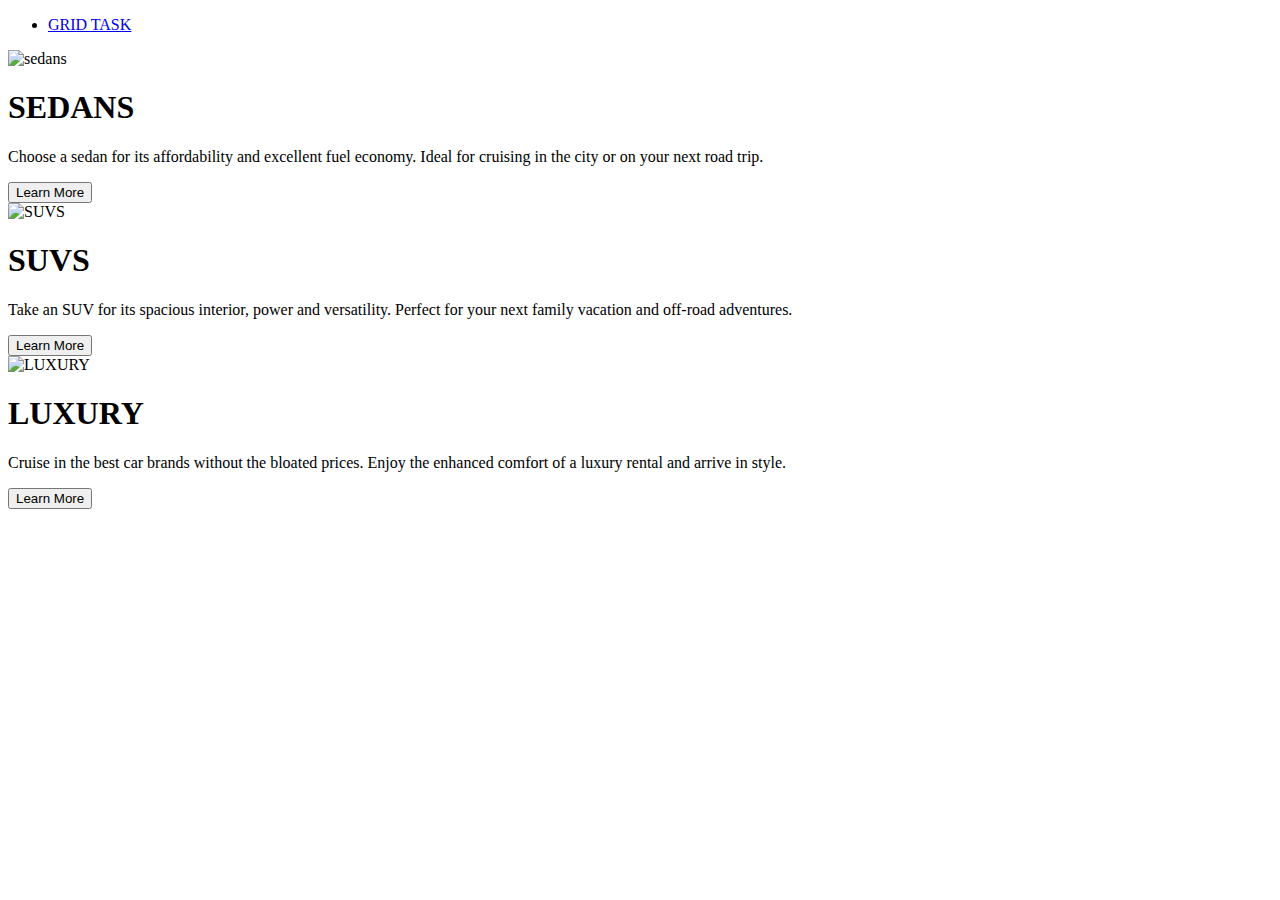
==== index.html @ a1e531e5 "Update index.html" ====
<!DOCTYPE html>
<html lang="en">
  <head>
    <meta charset="UTF-8" />
    <meta http-equiv="X-UA-Compatible" content="IE=edge" />
    <meta name="viewport" content="width=device-width, initial-scale=1.0" />
    <link href="https://fonts.googleapis.com/css2?family=Big+Shoulders+Display:wght@700&family=Lexend+Deca&display=swap" rel="stylesheet">
    <link rel="stylesheet" href="style.css" />
    <link rel="stylesheet" media="screen and (max-width:1440px)" href="mobile.css">
    <title>CSS flexbox layout</title>
  </head>
  <body>
    <nav>
      <ul>
        <li><a href="grid.html">GRID TASK</a></li>
      </ul>
      </nav>
    <main>
      <div class="sedans">
        <img src="./icon-sedans.svg" alt="sedans" />
        <h1>SEDANS</h1>
        <p>
          Choose a sedan for its affordability and excellent fuel economy. Ideal
          for cruising in the city or on your next road trip.
        </p>
        <button>Learn More</button>
      </div>
      <div class="SUVS">
        <img src="./icon-SUVS.svg" alt="SUVS" />
        <h1>SUVS</h1>
        <p>
          Take an SUV for its spacious interior, power and versatility. Perfect
          for your next family vacation and off-road adventures.
        </p>
        <button>Learn More</button>
      </div>
      <div class="LUXURY">
        <img src="./icon-LUXURY.svg" alt="LUXURY" />
        <h1>LUXURY</h1>
        <p>
          Cruise in the best car brands without the bloated prices. Enjoy the
          enhanced comfort of a luxury rental and arrive in style.
        </p>
        <button>Learn More</button>
      </div>
    </main>
  </body>
</html>
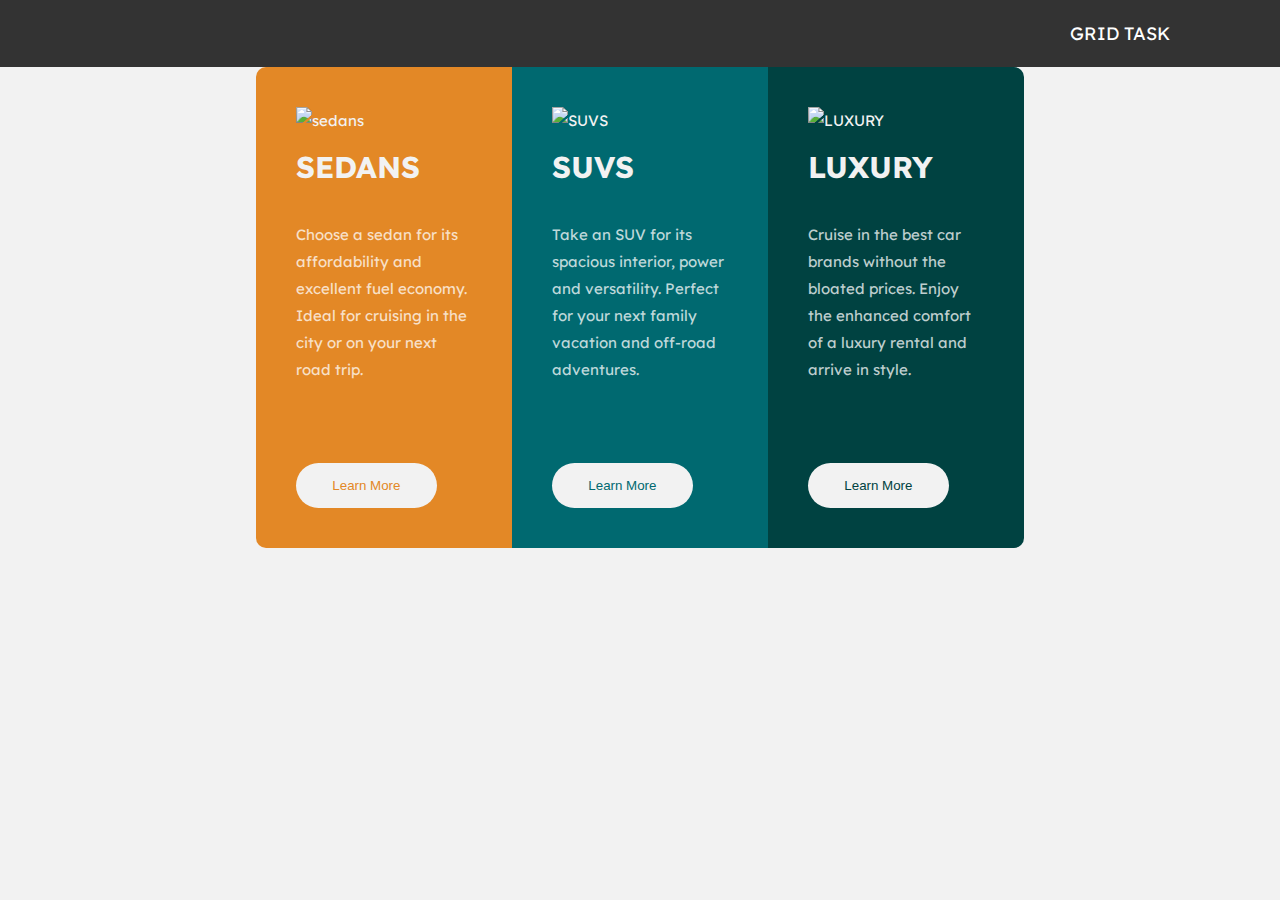
==== commit e8842c81: "Update index.html" ====
--- a/index.html
+++ b/index.html
@@ -6,7 +6,7 @@
     <meta name="viewport" content="width=device-width, initial-scale=1.0" />
     <link href="https://fonts.googleapis.com/css2?family=Big+Shoulders+Display:wght@700&family=Lexend+Deca&display=swap" rel="stylesheet">
     <link rel="stylesheet" href="style.css" />
-    <link rel="stylesheet" media="screen and (max-width:1440px)" href="mobile.css">
+    <link rel="stylesheet" media="screen and (max-width:768px)" href="mobile.css">
     <title>CSS flexbox layout</title>
   </head>
   <body>
@@ -26,7 +26,7 @@
         <button>Learn More</button>
       </div>
       <div class="SUVS">
-        <img src="./icon-SUVS.svg" alt="SUVS" />
+        <img src="./icon-suvs.svg" alt="SUVS" />
         <h1>SUVS</h1>
         <p>
           Take an SUV for its spacious interior, power and versatility. Perfect
@@ -35,7 +35,7 @@
         <button>Learn More</button>
       </div>
       <div class="LUXURY">
-        <img src="./icon-LUXURY.svg" alt="LUXURY" />
+        <img src="./icon-luxury.svg" alt="LUXURY" />
         <h1>LUXURY</h1>
         <p>
           Cruise in the best car brands without the bloated prices. Enjoy the
--- a/style.css
+++ b/style.css
@@ -0,0 +1,165 @@
+/* Front-end Style Guide
+
+## Layout
+
+The designs were created to the following widths:
+
+- Mobile: 375px
+- Desktop: 1440px
+
+## Colors
+
+### Primary
+
+Bright orange: hsl(31, 77%, 52%)
+Dark cyan: hsl(184, 100%, 22%)
+Very dark cyan: hsl(179, 100%, 13%)
+
+### Neutral
+
+Transparent white (paragraphs): hsla(0, 0%, 100%, 0.75)
+Very light gray (background, headings, buttons): hsl(0, 0%, 95%)
+
+## Typography
+
+### Body Copy
+
+- Font size: 15px
+
+### Font
+
+- Family: [Lexend Deca](https://fonts.google.com/specimen/Lexend+Deca)
+- Weights: 400
+
+- Family: [Big Shoulders Display](https://fonts.google.com/specimen/Big+Shoulders+Display)
+- Weights: 700 */
+*{
+  margin: 0;
+  padding: 0;
+  box-sizing: border-box;
+}
+body{
+  font-size: 15px;
+  font-family: 'Big Shoulders Display', cursive;
+  font-family: 'Lexend Deca', sans-serif;
+  background: hsl(0, 0%, 95%);
+  color: hsl(0, 0%, 95%);
+  line-height: 1.8em;
+}
+
+h1{
+  padding-top: 20px;
+  padding-bottom: 40px;
+ }
+
+ p{
+  color: hsla(0, 0%, 100%, 0.75); 
+  padding-bottom: 30px;
+  /* width: 100% ;
+  margin: auto; */
+ }
+ h1, {
+  width: 80%;
+  margin: auto;
+ }
+nav{
+  background: #333;
+  padding: 20px;
+  font-size: 18px;
+}
+
+nav ul{
+  display: flex;
+  list-style: none;
+  justify-content: flex-end;
+  padding-right: 80px;
+ }
+
+
+
+
+ nav ul li a{
+   text-decoration: none;
+   color: #fff;
+   padding: 10px;
+ }
+
+ nav ul li a:hover{
+  color: #333 ;
+  background-color: #fff ;
+ }
+
+
+main{
+  display: flex;
+ width: 60%;
+ margin: auto;
+ height: 80%;
+ align-items: center;
+ 
+}
+
+.sedans{
+  background-color:hsl(31, 77%, 52%) ;
+  height: fit-content;
+  padding: 40px;
+  width: 80%;
+  border-top-left-radius: 10px;
+  border-bottom-left-radius: 10px;
+
+}
+
+.SUVS{
+  background-color:hsl(184, 100%, 22%) ;
+  height: fit-content;
+  padding: 40px;
+  width: 80%;
+}
+
+.LUXURY{
+  background-color:hsl(179, 100%, 13%) ;
+  height: fit-content;
+  padding: 40px;
+  width: 80%;
+  border-top-right-radius: 10px;
+  border-bottom-right-radius: 10px
+}
+
+button{
+  background-color:  hsl(0, 0%, 95%);
+  padding: 15px;
+  border-radius: 30px;
+  width: 80% ;
+  margin: auto;
+  margin-top: 50px;
+  border: 1px;
+}
+
+.sedans button{
+color: hsl(31, 77%, 52%);
+}
+.sedans button:hover{
+  background-color:hsl(31, 77%, 52%);
+  border: hsl(0, 0%, 95%) 1px solid;
+  cursor: pointer;
+  color:hsl(0, 0%, 95%) ;
+
+}
+.SUVS button{
+color: hsl(184, 100%, 22%);
+}
+.SUVS button:hover{
+  background-color:hsl(184, 100%, 22%);
+  border: hsl(0, 0%, 95%) 1px solid;
+  cursor: pointer;
+  color:hsl(0, 0%, 95%);
+}
+.LUXURY button{
+color: hsl(179, 100%, 13%);
+}
+.LUXURY button:hover{
+  background-color:hsl(179, 100%, 13%);
+  border: hsl(0, 0%, 95%) 1px solid;
+  cursor: pointer;
+  color:hsl(0, 0%, 95%);
+}
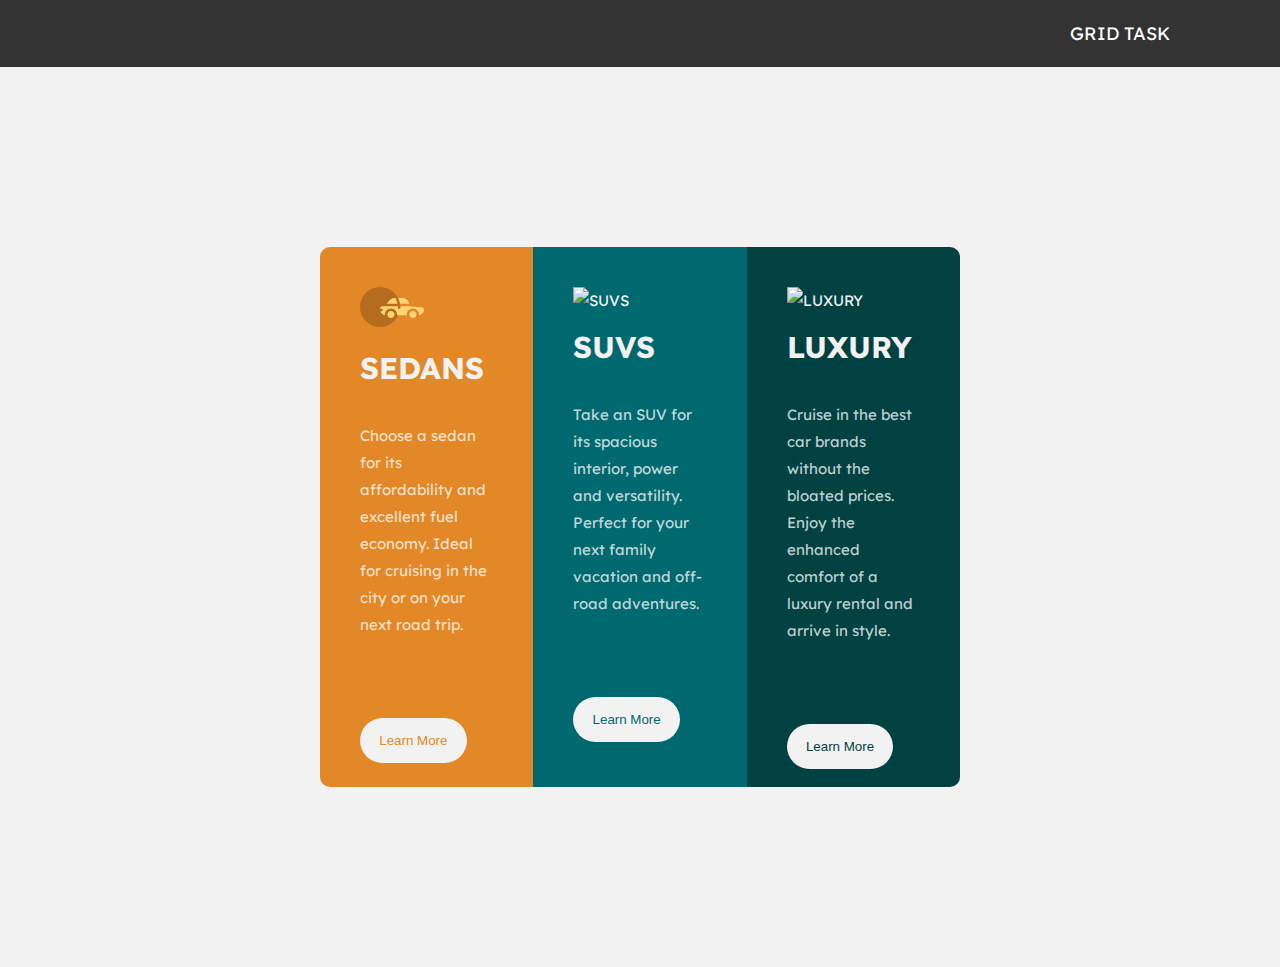
==== commit 9a90a694: "First commit" ====
--- a/index.html
+++ b/index.html
@@ -26,7 +26,7 @@
         <button>Learn More</button>
       </div>
       <div class="SUVS">
-        <img src="./icon-suvs.svg" alt="SUVS" />
+        <img src="./icon-SUVS.svg" alt="SUVS" />
         <h1>SUVS</h1>
         <p>
           Take an SUV for its spacious interior, power and versatility. Perfect
@@ -35,7 +35,7 @@
         <button>Learn More</button>
       </div>
       <div class="LUXURY">
-        <img src="./icon-luxury.svg" alt="LUXURY" />
+        <img src="./icon-LUXURY.svg" alt="LUXURY" />
         <h1>LUXURY</h1>
         <p>
           Cruise in the best car brands without the bloated prices. Enjoy the
--- a/style.css
+++ b/style.css
@@ -92,16 +92,16 @@
 
 main{
   display: flex;
- width: 60%;
+ width: 50%;
  margin: auto;
- height: 80%;
+ height: 100vh;
  align-items: center;
  
 }
 
 .sedans{
   background-color:hsl(31, 77%, 52%) ;
-  height: fit-content;
+  height: 60%;
   padding: 40px;
   width: 80%;
   border-top-left-radius: 10px;
@@ -111,14 +111,14 @@
 
 .SUVS{
   background-color:hsl(184, 100%, 22%) ;
-  height: fit-content;
+  height: 60%;
   padding: 40px;
   width: 80%;
 }
 
 .LUXURY{
   background-color:hsl(179, 100%, 13%) ;
-  height: fit-content;
+  height: 60%;
   padding: 40px;
   width: 80%;
   border-top-right-radius: 10px;
@@ -140,7 +140,7 @@
 }
 .sedans button:hover{
   background-color:hsl(31, 77%, 52%);
-  border: hsl(0, 0%, 95%) 1px solid;
+  border: hsl(0, 0%, 95%) 2px solid;
   cursor: pointer;
   color:hsl(0, 0%, 95%) ;
 
@@ -150,7 +150,7 @@
 }
 .SUVS button:hover{
   background-color:hsl(184, 100%, 22%);
-  border: hsl(0, 0%, 95%) 1px solid;
+  border: hsl(0, 0%, 95%) 2px solid;
   cursor: pointer;
   color:hsl(0, 0%, 95%);
 }
@@ -159,7 +159,7 @@
 }
 .LUXURY button:hover{
   background-color:hsl(179, 100%, 13%);
-  border: hsl(0, 0%, 95%) 1px solid;
+  border: hsl(0, 0%, 95%) 2px solid;
   cursor: pointer;
   color:hsl(0, 0%, 95%);
-}
+}--- a/mobile.css
+++ b/mobile.css
@@ -0,0 +1,105 @@
+*{
+  margin: 0;
+  padding: 0;
+  box-sizing: border-box;
+}
+body{
+  font-size: 10px;
+  font-family: 'Lexend Deca', sans-serif;
+  background: hsl(0, 0%, 95%);
+  color: hsl(0, 0%, 95%);
+  line-height: 1em;
+}
+h1{
+  padding-top: 20px;
+  padding-bottom: 40px;
+ }
+ nav{
+  margin-bottom: 20px;
+ }
+
+ p{
+  color: hsla(0, 0%, 100%, 0.75); 
+  padding-bottom: 10px;
+  /* width: 100% ;
+  margin: auto; */
+ }
+ h1, {
+  width: 80%;
+  margin: auto;
+ }
+main{
+  display: flex;
+  flex-direction: column;
+ width: 80%;
+ margin: auto;
+ height: 100vh;
+ align-items: center;
+ 
+ 
+}
+
+.sedans{
+  background-color:hsl(31, 77%, 52%) ;
+  height: 60%;
+  padding: 40px;
+  width: 80%;
+  border-top-left-radius: 10px;
+  border-bottom-left-radius: 10px;
+
+}
+
+.SUVS{
+  background-color:hsl(184, 100%, 22%) ;
+  height: 60%;
+  padding: 40px;
+  width: 80%;
+}
+
+.LUXURY{
+  background-color:hsl(179, 100%, 13%) ;
+  height: 60%;
+  padding: 40px;
+  width: 80%;
+  /* border-top-right-radius: 10px;
+  border-bottom-right-radius: 10px */
+}
+
+button{
+  background-color:  hsl(0, 0%, 95%);
+  padding: 15px;
+  border-radius: 30px;
+  width: 80% ;
+  margin: auto;
+  margin-top: 50px;
+  border: 1px;
+}
+
+.sedans button{
+color: hsl(31, 77%, 52%);
+}
+.sedans button:hover{
+  background-color:hsl(31, 77%, 52%);
+  border: hsl(0, 0%, 95%) 2px solid;
+  cursor: pointer;
+  color:hsl(0, 0%, 95%) ;
+
+}
+.SUVS button{
+color: hsl(184, 100%, 22%);
+}
+.SUVS button:hover{
+  background-color:hsl(184, 100%, 22%);
+  border: hsl(0, 0%, 95%) 2px solid;
+  cursor: pointer;
+  color:hsl(0, 0%, 95%);
+}
+.LUXURY button{
+color: hsl(179, 100%, 13%);
+}
+.LUXURY button:hover{
+  background-color:hsl(179, 100%, 13%);
+  border: hsl(0, 0%, 95%) 2px solid;
+  cursor: pointer;
+  color:hsl(0, 0%, 95%);
+}